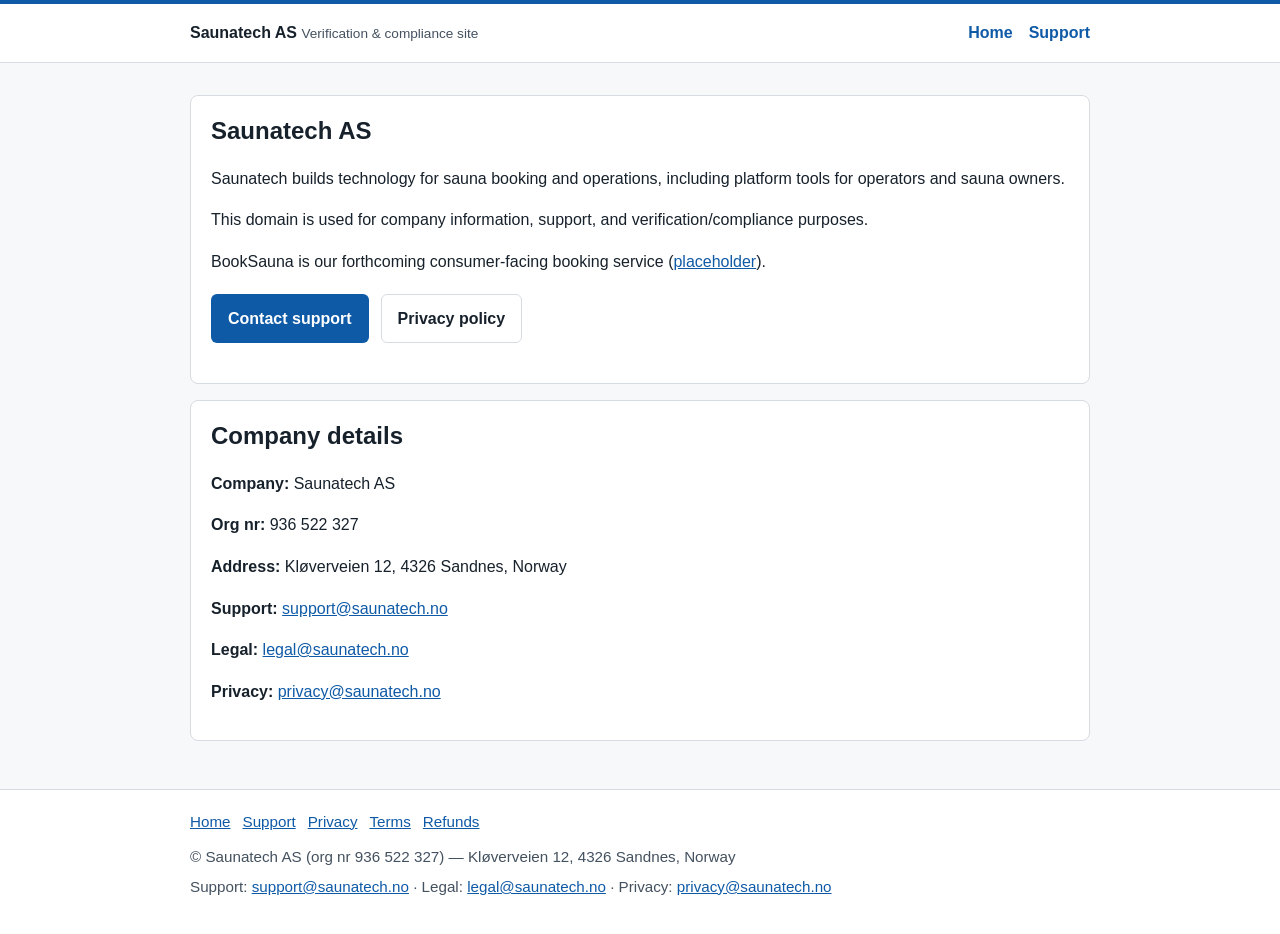
==== index.html @ c6079142 "Initializing website" ====
<!doctype html>
<html lang="en">
<head>
  <meta charset="utf-8">
  <meta name="viewport" content="width=device-width, initial-scale=1">
  <title>Saunatech AS - Verification and Compliance</title>
  <meta name="description" content="Official company information, support, and compliance details for Saunatech AS.">
  <link rel="stylesheet" href="assets/css/main.css">
</head>
<body>
  <a class="skip-link" href="#main-content">Skip to content</a>
  <header class="site-header">
    <div class="container header-inner">
      <div>
        <a class="brand" href="index.html">Saunatech AS</a>
        <div class="badge">Verification &amp; compliance site</div>
      </div>
      <nav class="site-nav" aria-label="Primary navigation">
        <a href="index.html" aria-current="page">Home</a>
        <a href="support.html">Support</a>
      </nav>
    </div>
  </header>

  <main id="main-content">
    <div class="container">
      <section class="card">
        <h1>Saunatech AS</h1>
        <p>Saunatech builds technology for sauna booking and operations, including platform tools for operators and sauna owners.</p>
        <p>This domain is used for company information, support, and verification/compliance purposes.</p>
        <p>BookSauna is our forthcoming consumer-facing booking service (<a href="#">placeholder</a>).</p>
        <div class="actions">
          <a class="button button-primary" href="support.html">Contact support</a>
          <a class="button button-secondary" href="privacy.html">Privacy policy</a>
        </div>
      </section>

      <section class="card" aria-labelledby="company-details">
        <h2 id="company-details">Company details</h2>
        <p><strong>Company:</strong> Saunatech AS</p>
        <p><strong>Org nr:</strong> 936 522 327</p>
        <p><strong>Address:</strong> Kl&oslash;verveien 12, 4326 Sandnes, Norway</p>
        <p><strong>Support:</strong> <a href="mailto:support@saunatech.no">support@saunatech.no</a></p>
        <p><strong>Legal:</strong> <a href="mailto:legal@saunatech.no">legal@saunatech.no</a></p>
        <p><strong>Privacy:</strong> <a href="mailto:privacy@saunatech.no">privacy@saunatech.no</a></p>
      </section>
    </div>
  </main>

  <footer class="site-footer">
    <div class="container">
      <nav class="footer-links" aria-label="Footer links">
        <a href="index.html">Home</a>
        <a href="support.html">Support</a>
        <a href="privacy.html">Privacy</a>
        <a href="terms.html">Terms</a>
        <a href="refunds.html">Refunds</a>
      </nav>
      <p class="footer-meta">&copy; Saunatech AS (org nr 936 522 327) &mdash; Kl&oslash;verveien 12, 4326 Sandnes, Norway</p>
      <p class="footer-meta">Support: <a href="mailto:support@saunatech.no">support@saunatech.no</a> &middot; Legal: <a href="mailto:legal@saunatech.no">legal@saunatech.no</a> &middot; Privacy: <a href="mailto:privacy@saunatech.no">privacy@saunatech.no</a></p>
    </div>
  </footer>
</body>
</html>
---- assets/css/main.css ----
:root {
  --bg: #f7f8fa;
  --surface: #ffffff;
  --text: #17212b;
  --muted: #44515f;
  --border: #d7dce2;
  --accent: #0f5aa6;
  --accent-hover: #0c4a87;
  --focus: #ffbf47;
}

* {
  box-sizing: border-box;
}

html,
body {
  margin: 0;
  padding: 0;
}

body {
  font-family: -apple-system, BlinkMacSystemFont, "Segoe UI", Roboto, "Helvetica Neue", Arial, sans-serif;
  line-height: 1.6;
  color: var(--text);
  background: var(--bg);
}

a {
  color: var(--accent);
}

a:hover {
  color: var(--accent-hover);
}

a:focus-visible,
button:focus-visible {
  outline: 3px solid var(--focus);
  outline-offset: 2px;
  border-radius: 4px;
}

.skip-link {
  position: absolute;
  left: 0.5rem;
  top: -100%;
  background: #111;
  color: #fff;
  padding: 0.6rem 0.9rem;
  z-index: 1000;
}

.skip-link:focus {
  top: 0.5rem;
}

.container {
  width: min(900px, 92%);
  margin: 0 auto;
}

.site-header {
  background: var(--surface);
  border-top: 4px solid var(--accent);
  border-bottom: 1px solid var(--border);
}

.header-inner {
  display: flex;
  align-items: center;
  justify-content: space-between;
  gap: 1rem;
  padding: 1rem 0;
  flex-wrap: wrap;
}

.brand {
  font-weight: 700;
  text-decoration: none;
  color: var(--text);
}

.badge {
  display: inline-block;
  margin-top: 0.2rem;
  font-size: 0.85rem;
  color: var(--muted);
}

.site-nav {
  display: flex;
  gap: 1rem;
}

.site-nav a {
  text-decoration: none;
  font-weight: 600;
}

main {
  padding: 2rem 0;
}

.card {
  background: var(--surface);
  border: 1px solid var(--border);
  border-radius: 8px;
  padding: 1.25rem;
  margin-bottom: 1rem;
}

h1,
h2,
h3 {
  line-height: 1.25;
  margin-top: 0;
}

.actions {
  display: flex;
  flex-wrap: wrap;
  gap: 0.75rem;
  margin: 1.25rem 0;
}

.button {
  display: inline-block;
  padding: 0.65rem 1rem;
  border-radius: 6px;
  text-decoration: none;
  font-weight: 600;
  border: 1px solid transparent;
}

.button-primary {
  background: var(--accent);
  color: #fff;
}

.button-primary:hover {
  background: var(--accent-hover);
  color: #fff;
}

.button-secondary {
  background: #fff;
  border-color: var(--border);
  color: var(--text);
}

.site-footer {
  background: var(--surface);
  border-top: 1px solid var(--border);
  padding: 1.2rem 0 1.8rem;
  font-size: 0.95rem;
}

.footer-links {
  display: flex;
  flex-wrap: wrap;
  gap: 0.75rem;
  margin-bottom: 0.7rem;
}

.footer-meta {
  margin: 0.35rem 0;
  color: var(--muted);
}

.list-plain {
  padding-left: 1.2rem;
  margin-top: 0.5rem;
}

@media (max-width: 640px) {
  .header-inner {
    flex-direction: column;
    align-items: flex-start;
  }

  .site-nav {
    gap: 0.8rem;
  }
}
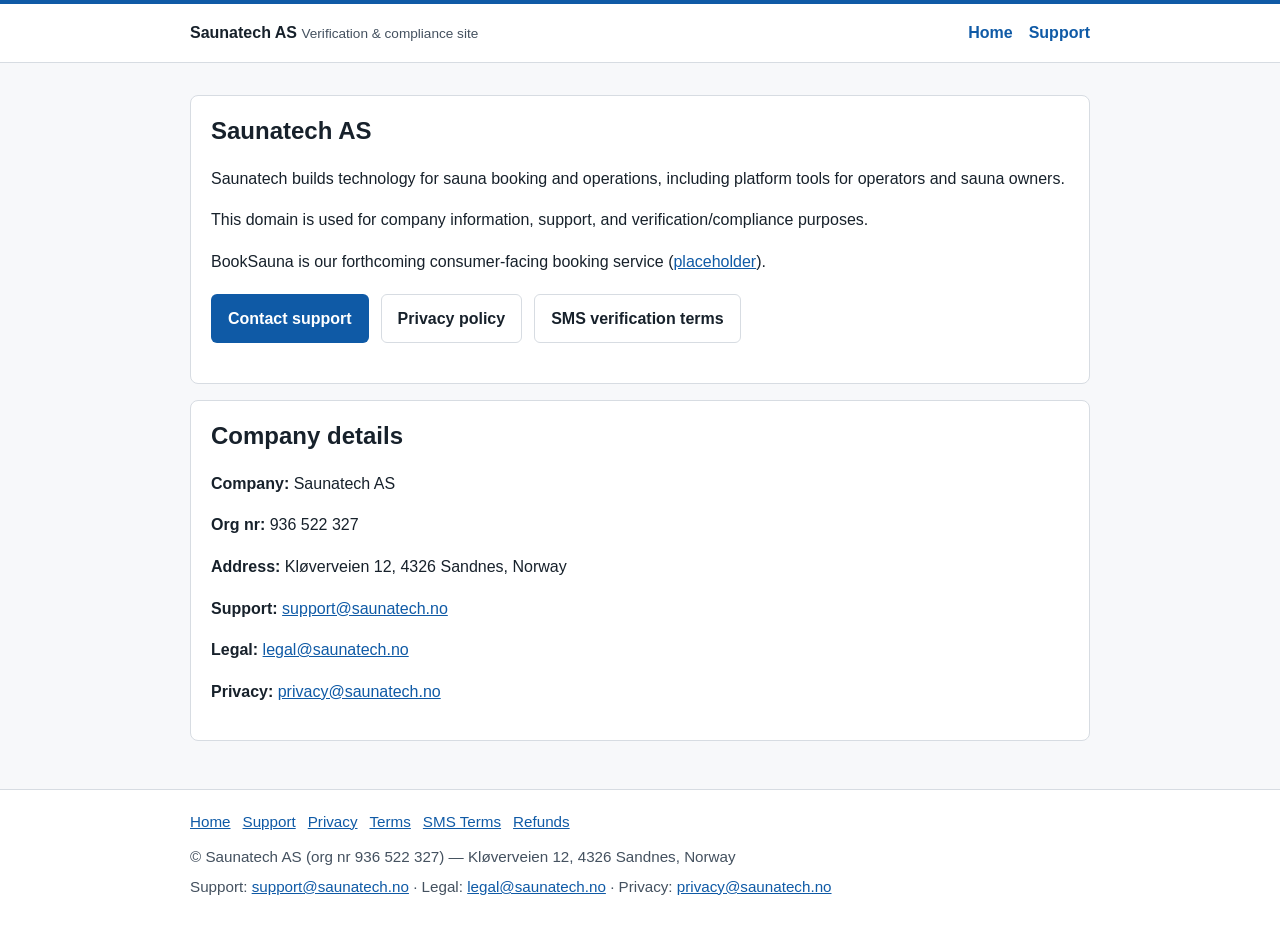
==== commit 5a701492: "Added SMS Verification Terms" ====
--- a/index.html
+++ b/index.html
@@ -1,64 +1,69 @@
 <!doctype html>
 <html lang="en">
-<head>
-  <meta charset="utf-8">
-  <meta name="viewport" content="width=device-width, initial-scale=1">
-  <title>Saunatech AS - Verification and Compliance</title>
-  <meta name="description" content="Official company information, support, and compliance details for Saunatech AS.">
-  <link rel="stylesheet" href="assets/css/main.css">
-</head>
-<body>
-  <a class="skip-link" href="#main-content">Skip to content</a>
-  <header class="site-header">
-    <div class="container header-inner">
-      <div>
-        <a class="brand" href="index.html">Saunatech AS</a>
-        <div class="badge">Verification &amp; compliance site</div>
-      </div>
-      <nav class="site-nav" aria-label="Primary navigation">
-        <a href="index.html" aria-current="page">Home</a>
-        <a href="support.html">Support</a>
-      </nav>
-    </div>
-  </header>
+    <head>
+        <meta charset="utf-8" />
+        <meta name="viewport" content="width=device-width, initial-scale=1" />
+        <title>Saunatech AS - Verification and Compliance</title>
+        <meta name="description" content="Official company information, support, and compliance details for Saunatech AS." />
+        <link rel="stylesheet" href="assets/css/main.css" />
+    </head>
+    <body>
+        <a class="skip-link" href="#main-content">Skip to content</a>
+        <header class="site-header">
+            <div class="container header-inner">
+                <div>
+                    <a class="brand" href="index.html">Saunatech AS</a>
+                    <div class="badge">Verification &amp; compliance site</div>
+                </div>
+                <nav class="site-nav" aria-label="Primary navigation">
+                    <a href="index.html" aria-current="page">Home</a>
+                    <a href="support.html">Support</a>
+                </nav>
+            </div>
+        </header>
 
-  <main id="main-content">
-    <div class="container">
-      <section class="card">
-        <h1>Saunatech AS</h1>
-        <p>Saunatech builds technology for sauna booking and operations, including platform tools for operators and sauna owners.</p>
-        <p>This domain is used for company information, support, and verification/compliance purposes.</p>
-        <p>BookSauna is our forthcoming consumer-facing booking service (<a href="#">placeholder</a>).</p>
-        <div class="actions">
-          <a class="button button-primary" href="support.html">Contact support</a>
-          <a class="button button-secondary" href="privacy.html">Privacy policy</a>
-        </div>
-      </section>
+        <main id="main-content">
+            <div class="container">
+                <section class="card">
+                    <h1>Saunatech AS</h1>
+                    <p>Saunatech builds technology for sauna booking and operations, including platform tools for operators and sauna owners.</p>
+                    <p>This domain is used for company information, support, and verification/compliance purposes.</p>
+                    <p>BookSauna is our forthcoming consumer-facing booking service (<a href="#">placeholder</a>).</p>
+                    <div class="actions">
+                        <a class="button button-primary" href="support.html">Contact support</a>
+                        <a class="button button-secondary" href="privacy.html">Privacy policy</a>
+                        <a class="button button-secondary" href="sms-verification-terms.html">SMS verification terms</a>
+                    </div>
+                </section>
 
-      <section class="card" aria-labelledby="company-details">
-        <h2 id="company-details">Company details</h2>
-        <p><strong>Company:</strong> Saunatech AS</p>
-        <p><strong>Org nr:</strong> 936 522 327</p>
-        <p><strong>Address:</strong> Kl&oslash;verveien 12, 4326 Sandnes, Norway</p>
-        <p><strong>Support:</strong> <a href="mailto:support@saunatech.no">support@saunatech.no</a></p>
-        <p><strong>Legal:</strong> <a href="mailto:legal@saunatech.no">legal@saunatech.no</a></p>
-        <p><strong>Privacy:</strong> <a href="mailto:privacy@saunatech.no">privacy@saunatech.no</a></p>
-      </section>
-    </div>
-  </main>
+                <section class="card" aria-labelledby="company-details">
+                    <h2 id="company-details">Company details</h2>
+                    <p><strong>Company:</strong> Saunatech AS</p>
+                    <p><strong>Org nr:</strong> 936 522 327</p>
+                    <p><strong>Address:</strong> Kl&oslash;verveien 12, 4326 Sandnes, Norway</p>
+                    <p><strong>Support:</strong> <a href="mailto:support@saunatech.no">support@saunatech.no</a></p>
+                    <p><strong>Legal:</strong> <a href="mailto:legal@saunatech.no">legal@saunatech.no</a></p>
+                    <p><strong>Privacy:</strong> <a href="mailto:privacy@saunatech.no">privacy@saunatech.no</a></p>
+                </section>
+            </div>
+        </main>
 
-  <footer class="site-footer">
-    <div class="container">
-      <nav class="footer-links" aria-label="Footer links">
-        <a href="index.html">Home</a>
-        <a href="support.html">Support</a>
-        <a href="privacy.html">Privacy</a>
-        <a href="terms.html">Terms</a>
-        <a href="refunds.html">Refunds</a>
-      </nav>
-      <p class="footer-meta">&copy; Saunatech AS (org nr 936 522 327) &mdash; Kl&oslash;verveien 12, 4326 Sandnes, Norway</p>
-      <p class="footer-meta">Support: <a href="mailto:support@saunatech.no">support@saunatech.no</a> &middot; Legal: <a href="mailto:legal@saunatech.no">legal@saunatech.no</a> &middot; Privacy: <a href="mailto:privacy@saunatech.no">privacy@saunatech.no</a></p>
-    </div>
-  </footer>
-</body>
+        <footer class="site-footer">
+            <div class="container">
+                <nav class="footer-links" aria-label="Footer links">
+                    <a href="index.html">Home</a>
+                    <a href="support.html">Support</a>
+                    <a href="privacy.html">Privacy</a>
+                    <a href="terms.html">Terms</a>
+                    <a href="sms-verification-terms.html">SMS Terms</a>
+                    <a href="refunds.html">Refunds</a>
+                </nav>
+                <p class="footer-meta">&copy; Saunatech AS (org nr 936 522 327) &mdash; Kl&oslash;verveien 12, 4326 Sandnes, Norway</p>
+                <p class="footer-meta">
+                    Support: <a href="mailto:support@saunatech.no">support@saunatech.no</a> &middot; Legal: <a href="mailto:legal@saunatech.no">legal@saunatech.no</a> &middot; Privacy:
+                    <a href="mailto:privacy@saunatech.no">privacy@saunatech.no</a>
+                </p>
+            </div>
+        </footer>
+    </body>
 </html>
--- a/assets/css/main.css
+++ b/assets/css/main.css
@@ -1,185 +1,216 @@
 :root {
-  --bg: #f7f8fa;
-  --surface: #ffffff;
-  --text: #17212b;
-  --muted: #44515f;
-  --border: #d7dce2;
-  --accent: #0f5aa6;
-  --accent-hover: #0c4a87;
-  --focus: #ffbf47;
+    --bg: #f7f8fa;
+    --surface: #ffffff;
+    --text: #17212b;
+    --muted: #44515f;
+    --border: #d7dce2;
+    --accent: #0f5aa6;
+    --accent-hover: #0c4a87;
+    --focus: #ffbf47;
 }
 
 * {
-  box-sizing: border-box;
+    box-sizing: border-box;
 }
 
 html,
 body {
-  margin: 0;
-  padding: 0;
+    margin: 0;
+    padding: 0;
 }
 
 body {
-  font-family: -apple-system, BlinkMacSystemFont, "Segoe UI", Roboto, "Helvetica Neue", Arial, sans-serif;
-  line-height: 1.6;
-  color: var(--text);
-  background: var(--bg);
+    font-family: -apple-system, BlinkMacSystemFont, "Segoe UI", Roboto, "Helvetica Neue", Arial, sans-serif;
+    line-height: 1.6;
+    color: var(--text);
+    background: var(--bg);
 }
 
 a {
-  color: var(--accent);
+    color: var(--accent);
 }
 
 a:hover {
-  color: var(--accent-hover);
+    color: var(--accent-hover);
 }
 
 a:focus-visible,
 button:focus-visible {
-  outline: 3px solid var(--focus);
-  outline-offset: 2px;
-  border-radius: 4px;
+    outline: 3px solid var(--focus);
+    outline-offset: 2px;
+    border-radius: 4px;
 }
 
 .skip-link {
-  position: absolute;
-  left: 0.5rem;
-  top: -100%;
-  background: #111;
-  color: #fff;
-  padding: 0.6rem 0.9rem;
-  z-index: 1000;
+    position: absolute;
+    left: 0.5rem;
+    top: -100%;
+    background: #111;
+    color: #fff;
+    padding: 0.6rem 0.9rem;
+    z-index: 1000;
 }
 
 .skip-link:focus {
-  top: 0.5rem;
+    top: 0.5rem;
 }
 
 .container {
-  width: min(900px, 92%);
-  margin: 0 auto;
+    width: min(900px, 92%);
+    margin: 0 auto;
 }
 
 .site-header {
-  background: var(--surface);
-  border-top: 4px solid var(--accent);
-  border-bottom: 1px solid var(--border);
+    background: var(--surface);
+    border-top: 4px solid var(--accent);
+    border-bottom: 1px solid var(--border);
 }
 
 .header-inner {
-  display: flex;
-  align-items: center;
-  justify-content: space-between;
-  gap: 1rem;
-  padding: 1rem 0;
-  flex-wrap: wrap;
+    display: flex;
+    align-items: center;
+    justify-content: space-between;
+    gap: 1rem;
+    padding: 1rem 0;
+    flex-wrap: wrap;
 }
 
 .brand {
-  font-weight: 700;
-  text-decoration: none;
-  color: var(--text);
+    font-weight: 700;
+    text-decoration: none;
+    color: var(--text);
 }
 
 .badge {
-  display: inline-block;
-  margin-top: 0.2rem;
-  font-size: 0.85rem;
-  color: var(--muted);
+    display: inline-block;
+    margin-top: 0.2rem;
+    font-size: 0.85rem;
+    color: var(--muted);
 }
 
 .site-nav {
-  display: flex;
-  gap: 1rem;
+    display: flex;
+    gap: 1rem;
 }
 
 .site-nav a {
-  text-decoration: none;
-  font-weight: 600;
+    text-decoration: none;
+    font-weight: 600;
 }
 
 main {
-  padding: 2rem 0;
+    padding: 2rem 0;
 }
 
 .card {
-  background: var(--surface);
-  border: 1px solid var(--border);
-  border-radius: 8px;
-  padding: 1.25rem;
-  margin-bottom: 1rem;
+    background: var(--surface);
+    border: 1px solid var(--border);
+    border-radius: 8px;
+    padding: 1.25rem;
+    margin-bottom: 1rem;
+}
+
+.card-hero {
+    display: grid;
+    gap: 1.25rem;
+    align-items: center;
+}
+
+.policy-visual {
+    margin: 0;
+}
+
+.policy-visual img {
+    display: block;
+    width: 100%;
+    max-width: 360px;
+    height: auto;
+    margin: 0 auto;
+}
+
+.policy-note {
+    margin-top: 1rem;
+    padding: 0.9rem 1rem;
+    border-left: 4px solid var(--accent);
+    background: #eef5fc;
 }
 
 h1,
 h2,
 h3 {
-  line-height: 1.25;
-  margin-top: 0;
+    line-height: 1.25;
+    margin-top: 0;
 }
 
 .actions {
-  display: flex;
-  flex-wrap: wrap;
-  gap: 0.75rem;
-  margin: 1.25rem 0;
+    display: flex;
+    flex-wrap: wrap;
+    gap: 0.75rem;
+    margin: 1.25rem 0;
 }
 
 .button {
-  display: inline-block;
-  padding: 0.65rem 1rem;
-  border-radius: 6px;
-  text-decoration: none;
-  font-weight: 600;
-  border: 1px solid transparent;
+    display: inline-block;
+    padding: 0.65rem 1rem;
+    border-radius: 6px;
+    text-decoration: none;
+    font-weight: 600;
+    border: 1px solid transparent;
 }
 
 .button-primary {
-  background: var(--accent);
-  color: #fff;
+    background: var(--accent);
+    color: #fff;
 }
 
 .button-primary:hover {
-  background: var(--accent-hover);
-  color: #fff;
+    background: var(--accent-hover);
+    color: #fff;
 }
 
 .button-secondary {
-  background: #fff;
-  border-color: var(--border);
-  color: var(--text);
+    background: #fff;
+    border-color: var(--border);
+    color: var(--text);
 }
 
 .site-footer {
-  background: var(--surface);
-  border-top: 1px solid var(--border);
-  padding: 1.2rem 0 1.8rem;
-  font-size: 0.95rem;
+    background: var(--surface);
+    border-top: 1px solid var(--border);
+    padding: 1.2rem 0 1.8rem;
+    font-size: 0.95rem;
 }
 
 .footer-links {
-  display: flex;
-  flex-wrap: wrap;
-  gap: 0.75rem;
-  margin-bottom: 0.7rem;
+    display: flex;
+    flex-wrap: wrap;
+    gap: 0.75rem;
+    margin-bottom: 0.7rem;
 }
 
 .footer-meta {
-  margin: 0.35rem 0;
-  color: var(--muted);
+    margin: 0.35rem 0;
+    color: var(--muted);
 }
 
 .list-plain {
-  padding-left: 1.2rem;
-  margin-top: 0.5rem;
+    padding-left: 1.2rem;
+    margin-top: 0.5rem;
 }
 
 @media (max-width: 640px) {
-  .header-inner {
-    flex-direction: column;
-    align-items: flex-start;
-  }
-
-  .site-nav {
-    gap: 0.8rem;
-  }
-}
+    .header-inner {
+        flex-direction: column;
+        align-items: flex-start;
+    }
+
+    .site-nav {
+        gap: 0.8rem;
+    }
+}
+
+@media (min-width: 720px) {
+    .card-hero {
+        grid-template-columns: minmax(0, 1.4fr) minmax(240px, 0.9fr);
+    }
+}
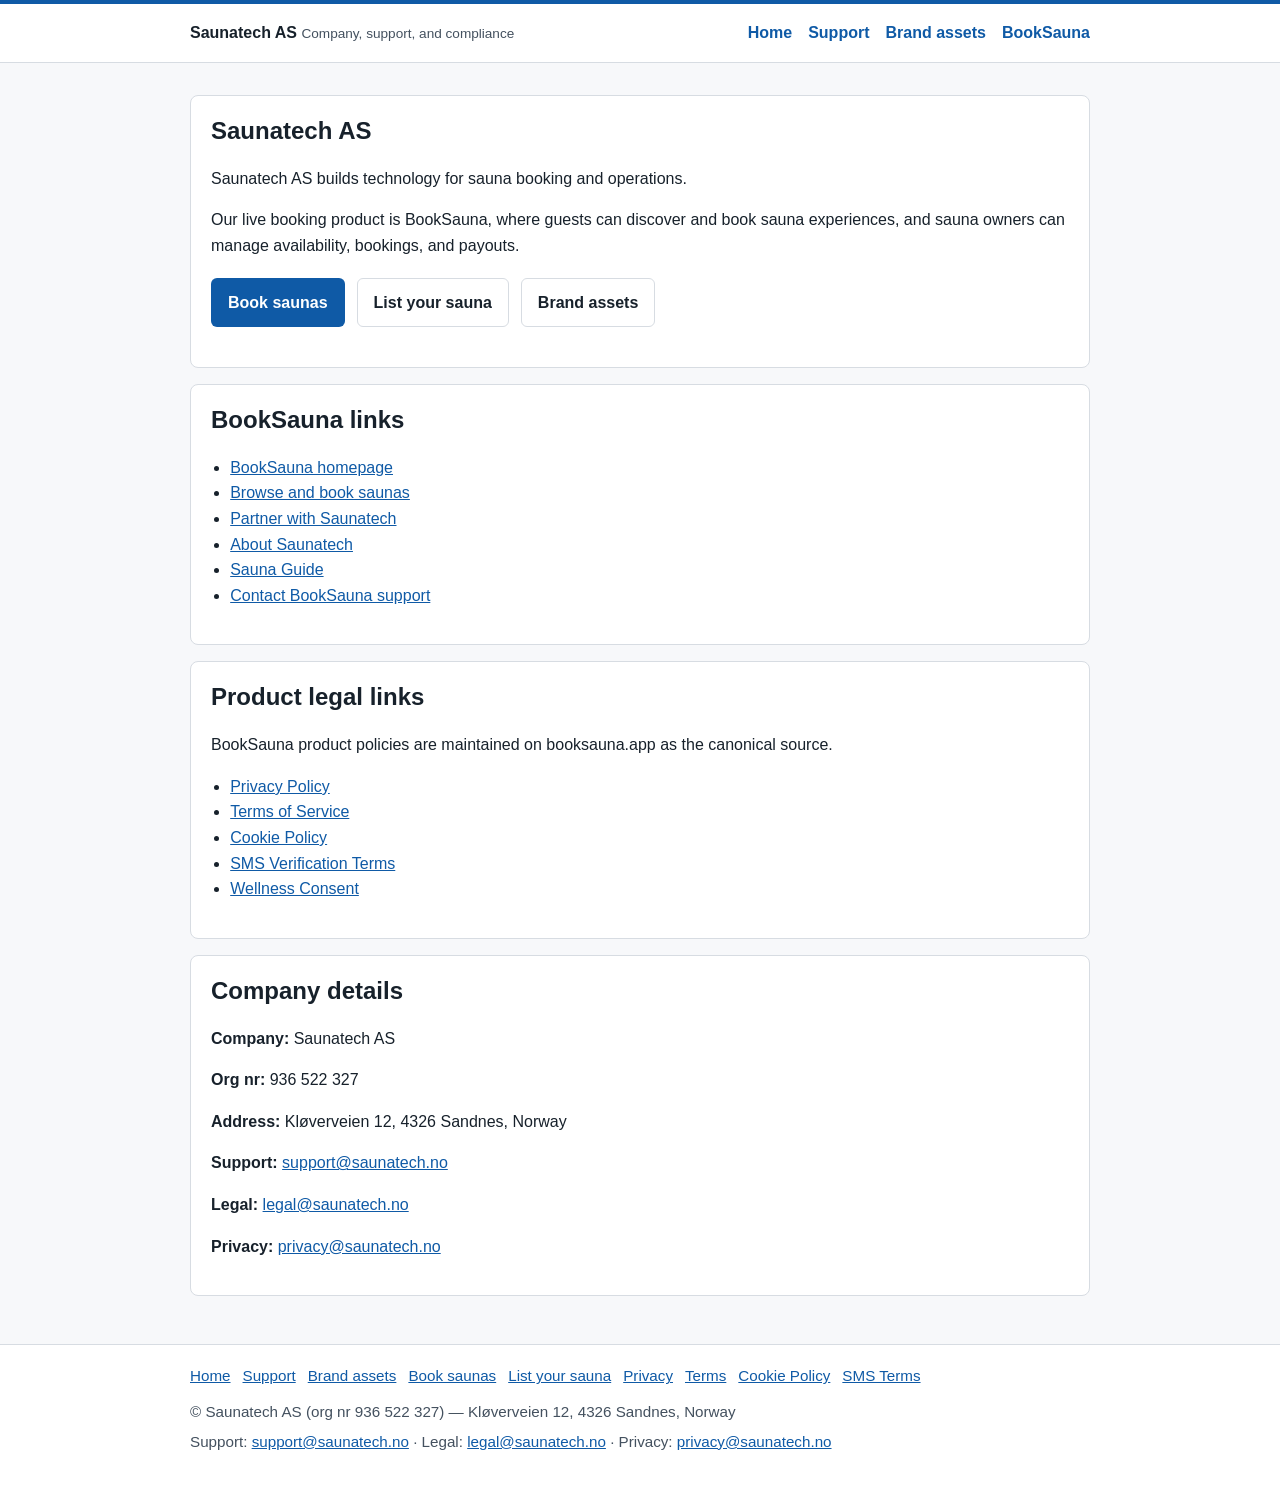
==== commit 44b96468: "Update Saunatech site for BookSauna launch" ====
--- a/index.html
+++ b/index.html
@@ -3,8 +3,8 @@
     <head>
         <meta charset="utf-8" />
         <meta name="viewport" content="width=device-width, initial-scale=1" />
-        <title>Saunatech AS - Verification and Compliance</title>
-        <meta name="description" content="Official company information, support, and compliance details for Saunatech AS." />
+        <title>Saunatech AS - Company and Compliance</title>
+        <meta name="description" content="Official company information, support, brand assets, and compliance links for Saunatech AS." />
         <link rel="stylesheet" href="assets/css/main.css" />
     </head>
     <body>
@@ -13,11 +13,13 @@
             <div class="container header-inner">
                 <div>
                     <a class="brand" href="index.html">Saunatech AS</a>
-                    <div class="badge">Verification &amp; compliance site</div>
+                    <div class="badge">Company, support, and compliance</div>
                 </div>
                 <nav class="site-nav" aria-label="Primary navigation">
                     <a href="index.html" aria-current="page">Home</a>
                     <a href="support.html">Support</a>
+                    <a href="brand-assets.html">Brand assets</a>
+                    <a href="https://booksauna.app/home">BookSauna</a>
                 </nav>
             </div>
         </header>
@@ -26,14 +28,39 @@
             <div class="container">
                 <section class="card">
                     <h1>Saunatech AS</h1>
-                    <p>Saunatech builds technology for sauna booking and operations, including platform tools for operators and sauna owners.</p>
-                    <p>This domain is used for company information, support, and verification/compliance purposes.</p>
-                    <p>BookSauna is our forthcoming consumer-facing booking service (<a href="#">placeholder</a>).</p>
+                    <p>Saunatech AS builds technology for sauna booking and operations.</p>
+                    <p>
+                        Our live booking product is BookSauna, where guests can discover and book sauna experiences, and sauna owners can manage availability, bookings, and payouts.
+                    </p>
                     <div class="actions">
-                        <a class="button button-primary" href="support.html">Contact support</a>
-                        <a class="button button-secondary" href="privacy.html">Privacy policy</a>
-                        <a class="button button-secondary" href="sms-verification-terms.html">SMS verification terms</a>
+                        <a class="button button-primary" href="https://booksauna.app/home">Book saunas</a>
+                        <a class="button button-secondary" href="https://booksauna.app/partners">List your sauna</a>
+                        <a class="button button-secondary" href="brand-assets.html">Brand assets</a>
                     </div>
+                </section>
+
+                <section class="card" aria-labelledby="booksauna-links">
+                    <h2 id="booksauna-links">BookSauna links</h2>
+                    <ul class="list-plain">
+                        <li><a href="https://booksauna.app/">BookSauna homepage</a></li>
+                        <li><a href="https://booksauna.app/home">Browse and book saunas</a></li>
+                        <li><a href="https://booksauna.app/partners">Partner with Saunatech</a></li>
+                        <li><a href="https://booksauna.app/about">About Saunatech</a></li>
+                        <li><a href="https://booksauna.app/sauna-guide">Sauna Guide</a></li>
+                        <li><a href="https://booksauna.app/contact">Contact BookSauna support</a></li>
+                    </ul>
+                </section>
+
+                <section class="card" aria-labelledby="legal-links">
+                    <h2 id="legal-links">Product legal links</h2>
+                    <p>BookSauna product policies are maintained on booksauna.app as the canonical source.</p>
+                    <ul class="list-plain">
+                        <li><a href="https://booksauna.app/privacy">Privacy Policy</a></li>
+                        <li><a href="https://booksauna.app/terms">Terms of Service</a></li>
+                        <li><a href="https://booksauna.app/cookie-policy">Cookie Policy</a></li>
+                        <li><a href="https://booksauna.app/sms-verification-terms">SMS Verification Terms</a></li>
+                        <li><a href="https://booksauna.app/wellness-consent">Wellness Consent</a></li>
+                    </ul>
                 </section>
 
                 <section class="card" aria-labelledby="company-details">
@@ -53,10 +80,13 @@
                 <nav class="footer-links" aria-label="Footer links">
                     <a href="index.html">Home</a>
                     <a href="support.html">Support</a>
-                    <a href="privacy.html">Privacy</a>
-                    <a href="terms.html">Terms</a>
-                    <a href="sms-verification-terms.html">SMS Terms</a>
-                    <a href="refunds.html">Refunds</a>
+                    <a href="brand-assets.html">Brand assets</a>
+                    <a href="https://booksauna.app/home">Book saunas</a>
+                    <a href="https://booksauna.app/partners">List your sauna</a>
+                    <a href="https://booksauna.app/privacy">Privacy</a>
+                    <a href="https://booksauna.app/terms">Terms</a>
+                    <a href="https://booksauna.app/cookie-policy">Cookie Policy</a>
+                    <a href="https://booksauna.app/sms-verification-terms">SMS Terms</a>
                 </nav>
                 <p class="footer-meta">&copy; Saunatech AS (org nr 936 522 327) &mdash; Kl&oslash;verveien 12, 4326 Sandnes, Norway</p>
                 <p class="footer-meta">
--- a/assets/css/main.css
+++ b/assets/css/main.css
@@ -135,6 +135,44 @@
     background: #eef5fc;
 }
 
+.asset-grid {
+    display: grid;
+    gap: 1rem;
+    margin-bottom: 1rem;
+}
+
+.asset-card {
+    background: var(--surface);
+    border: 1px solid var(--border);
+    border-radius: 8px;
+    padding: 1rem;
+}
+
+.asset-card img {
+    display: block;
+    width: min(220px, 100%);
+    height: auto;
+    margin-bottom: 1rem;
+}
+
+.asset-card code {
+    display: block;
+    max-width: 100%;
+    overflow-wrap: anywhere;
+    padding: 0.75rem;
+    border: 1px solid var(--border);
+    border-radius: 6px;
+    background: #f7f8fa;
+    font-size: 0.88rem;
+}
+
+.redirect-page {
+    min-height: 100vh;
+    display: grid;
+    place-items: center;
+    padding: 2rem;
+}
+
 h1,
 h2,
 h3 {
@@ -213,4 +251,8 @@
     .card-hero {
         grid-template-columns: minmax(0, 1.4fr) minmax(240px, 0.9fr);
     }
-}
+
+    .asset-grid {
+        grid-template-columns: repeat(2, minmax(0, 1fr));
+    }
+}
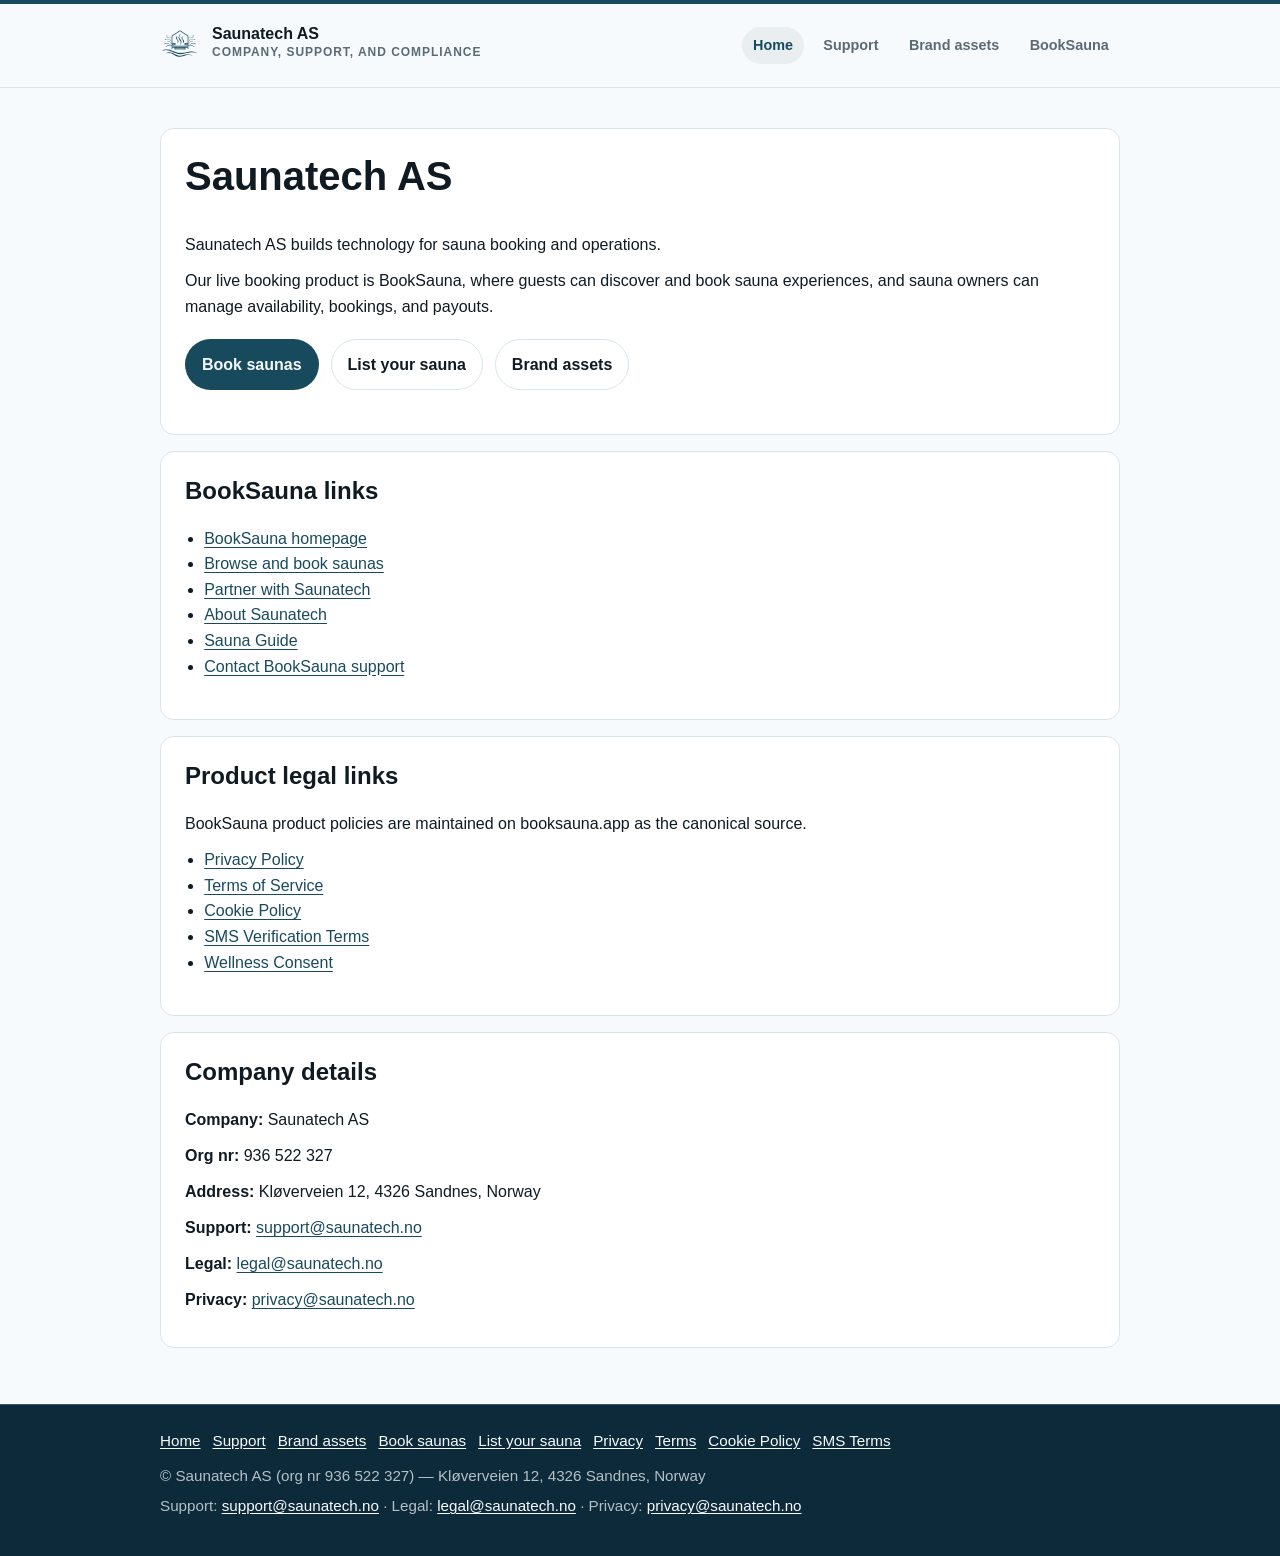
==== commit 0d9c0ccb: "Polish Saunatech site branding" ====
--- a/index.html
+++ b/index.html
@@ -5,15 +5,23 @@
         <meta name="viewport" content="width=device-width, initial-scale=1" />
         <title>Saunatech AS - Company and Compliance</title>
         <meta name="description" content="Official company information, support, brand assets, and compliance links for Saunatech AS." />
+        <link rel="icon" href="favicon.ico" sizes="any" />
+        <link rel="icon" type="image/png" href="icon.png" />
+        <link rel="apple-touch-icon" href="apple-touch-icon.png" />
         <link rel="stylesheet" href="assets/css/main.css" />
     </head>
     <body>
         <a class="skip-link" href="#main-content">Skip to content</a>
         <header class="site-header">
             <div class="container header-inner">
-                <div>
-                    <a class="brand" href="index.html">Saunatech AS</a>
-                    <div class="badge">Company, support, and compliance</div>
+                <div class="brand-block">
+                    <a class="brand brand-lockup" href="index.html">
+                        <img class="brand-mark" src="icon.png" alt="" />
+                        <span class="brand-text">
+                            <span>Saunatech AS</span>
+                            <span class="badge">Company, support, and compliance</span>
+                        </span>
+                    </a>
                 </div>
                 <nav class="site-nav" aria-label="Primary navigation">
                     <a href="index.html" aria-current="page">Home</a>
--- a/assets/css/main.css
+++ b/assets/css/main.css
@@ -1,12 +1,23 @@
 :root {
-    --bg: #f7f8fa;
+    --fjord: #184a5e;
+    --fjord-deep: #0c2a3a;
+    --fjord-light: #2a6a84;
+    --ember: #b74e2a;
+    --copper: #a46c43;
+    --snow: #f7fafc;
+    --mist: #e9eef1;
+    --glacier: #d7e6ec;
+    --slate-900: #0f1a22;
+    --slate-600: #5a6b76;
+    --bg: var(--snow);
     --surface: #ffffff;
-    --text: #17212b;
-    --muted: #44515f;
-    --border: #d7dce2;
-    --accent: #0f5aa6;
-    --accent-hover: #0c4a87;
-    --focus: #ffbf47;
+    --surface-muted: var(--mist);
+    --text: var(--slate-900);
+    --muted: var(--slate-600);
+    --border: var(--glacier);
+    --accent: var(--fjord);
+    --accent-hover: var(--fjord-light);
+    --focus: var(--fjord-light);
 }
 
 * {
@@ -20,7 +31,7 @@
 }
 
 body {
-    font-family: -apple-system, BlinkMacSystemFont, "Segoe UI", Roboto, "Helvetica Neue", Arial, sans-serif;
+    font-family: Manrope, Aptos, "Avenir Next", Calibri, Arial, Helvetica, sans-serif;
     line-height: 1.6;
     color: var(--text);
     background: var(--bg);
@@ -28,6 +39,7 @@
 
 a {
     color: var(--accent);
+    text-underline-offset: 0.16em;
 }
 
 a:hover {
@@ -36,17 +48,17 @@
 
 a:focus-visible,
 button:focus-visible {
-    outline: 3px solid var(--focus);
+    outline: 3px solid rgba(42, 106, 132, 0.42);
     outline-offset: 2px;
-    border-radius: 4px;
+    border-radius: 8px;
 }
 
 .skip-link {
     position: absolute;
     left: 0.5rem;
     top: -100%;
-    background: #111;
-    color: #fff;
+    background: var(--fjord-deep);
+    color: var(--snow);
     padding: 0.6rem 0.9rem;
     z-index: 1000;
 }
@@ -56,13 +68,13 @@
 }
 
 .container {
-    width: min(900px, 92%);
+    width: min(960px, 92%);
     margin: 0 auto;
 }
 
 .site-header {
-    background: var(--surface);
-    border-top: 4px solid var(--accent);
+    background: rgba(247, 250, 252, 0.96);
+    border-top: 4px solid var(--fjord);
     border-bottom: 1px solid var(--border);
 }
 
@@ -70,9 +82,13 @@
     display: flex;
     align-items: center;
     justify-content: space-between;
-    gap: 1rem;
-    padding: 1rem 0;
+    gap: 1.5rem;
+    padding: 1.1rem 0;
     flex-wrap: wrap;
+}
+
+.brand-block {
+    min-width: 0;
 }
 
 .brand {
@@ -81,32 +97,63 @@
     color: var(--text);
 }
 
+.brand-lockup {
+    display: inline-flex;
+    align-items: center;
+    gap: 0.75rem;
+}
+
+.brand-mark {
+    width: 40px;
+    height: 40px;
+    object-fit: contain;
+}
+
+.brand-text {
+    display: flex;
+    flex-direction: column;
+    gap: 0.08rem;
+    line-height: 1.2;
+}
+
 .badge {
-    display: inline-block;
-    margin-top: 0.2rem;
-    font-size: 0.85rem;
+    font-size: 0.75rem;
+    font-weight: 700;
+    letter-spacing: 0.08em;
+    text-transform: uppercase;
     color: var(--muted);
 }
 
 .site-nav {
     display: flex;
-    gap: 1rem;
+    gap: 0.5rem;
+    flex-wrap: wrap;
 }
 
 .site-nav a {
+    border-radius: 999px;
+    padding: 0.42rem 0.7rem;
+    color: var(--muted);
     text-decoration: none;
-    font-weight: 600;
+    font-size: 0.9rem;
+    font-weight: 700;
+}
+
+.site-nav a:hover,
+.site-nav a[aria-current="page"] {
+    background: var(--mist);
+    color: var(--fjord);
 }
 
 main {
-    padding: 2rem 0;
+    padding: 2.5rem 0;
 }
 
 .card {
     background: var(--surface);
     border: 1px solid var(--border);
-    border-radius: 8px;
-    padding: 1.25rem;
+    border-radius: 14px;
+    padding: 1.5rem;
     margin-bottom: 1rem;
 }
 
@@ -132,7 +179,7 @@
     margin-top: 1rem;
     padding: 0.9rem 1rem;
     border-left: 4px solid var(--accent);
-    background: #eef5fc;
+    background: var(--mist);
 }
 
 .asset-grid {
@@ -144,8 +191,8 @@
 .asset-card {
     background: var(--surface);
     border: 1px solid var(--border);
-    border-radius: 8px;
-    padding: 1rem;
+    border-radius: 14px;
+    padding: 1.25rem;
 }
 
 .asset-card img {
@@ -153,6 +200,10 @@
     width: min(220px, 100%);
     height: auto;
     margin-bottom: 1rem;
+}
+
+.asset-card h2 {
+    font-size: 1rem;
 }
 
 .asset-card code {
@@ -161,8 +212,9 @@
     overflow-wrap: anywhere;
     padding: 0.75rem;
     border: 1px solid var(--border);
-    border-radius: 6px;
-    background: #f7f8fa;
+    border-radius: 10px;
+    background: var(--snow);
+    color: var(--slate-600);
     font-size: 0.88rem;
 }
 
@@ -178,6 +230,21 @@
 h3 {
     line-height: 1.25;
     margin-top: 0;
+    color: var(--slate-900);
+}
+
+h1 {
+    font-size: clamp(2rem, 4vw, 2.5rem);
+    line-height: 1.15;
+}
+
+h2 {
+    font-size: 1.5rem;
+    font-weight: 600;
+}
+
+p {
+    margin: 0.65rem 0;
 }
 
 .actions {
@@ -189,33 +256,38 @@
 
 .button {
     display: inline-block;
-    padding: 0.65rem 1rem;
-    border-radius: 6px;
+    padding: 0.72rem 1rem;
+    border-radius: 999px;
     text-decoration: none;
-    font-weight: 600;
+    font-weight: 700;
     border: 1px solid transparent;
 }
 
 .button-primary {
     background: var(--accent);
-    color: #fff;
+    color: var(--snow);
 }
 
 .button-primary:hover {
     background: var(--accent-hover);
-    color: #fff;
+    color: var(--snow);
 }
 
 .button-secondary {
-    background: #fff;
+    background: var(--surface);
     border-color: var(--border);
     color: var(--text);
 }
 
+.button-secondary:hover {
+    border-color: var(--fjord-light);
+    color: var(--fjord);
+}
+
 .site-footer {
-    background: var(--surface);
-    border-top: 1px solid var(--border);
-    padding: 1.2rem 0 1.8rem;
+    background: var(--fjord-deep);
+    border-top: 1px solid rgba(215, 230, 236, 0.24);
+    padding: 1.5rem 0 2rem;
     font-size: 0.95rem;
 }
 
@@ -226,9 +298,21 @@
     margin-bottom: 0.7rem;
 }
 
+.footer-links a {
+    color: var(--snow);
+}
+
+.footer-links a:hover {
+    color: #ffffff;
+}
+
 .footer-meta {
     margin: 0.35rem 0;
-    color: var(--muted);
+    color: rgba(247, 250, 252, 0.72);
+}
+
+.footer-meta a {
+    color: var(--snow);
 }
 
 .list-plain {
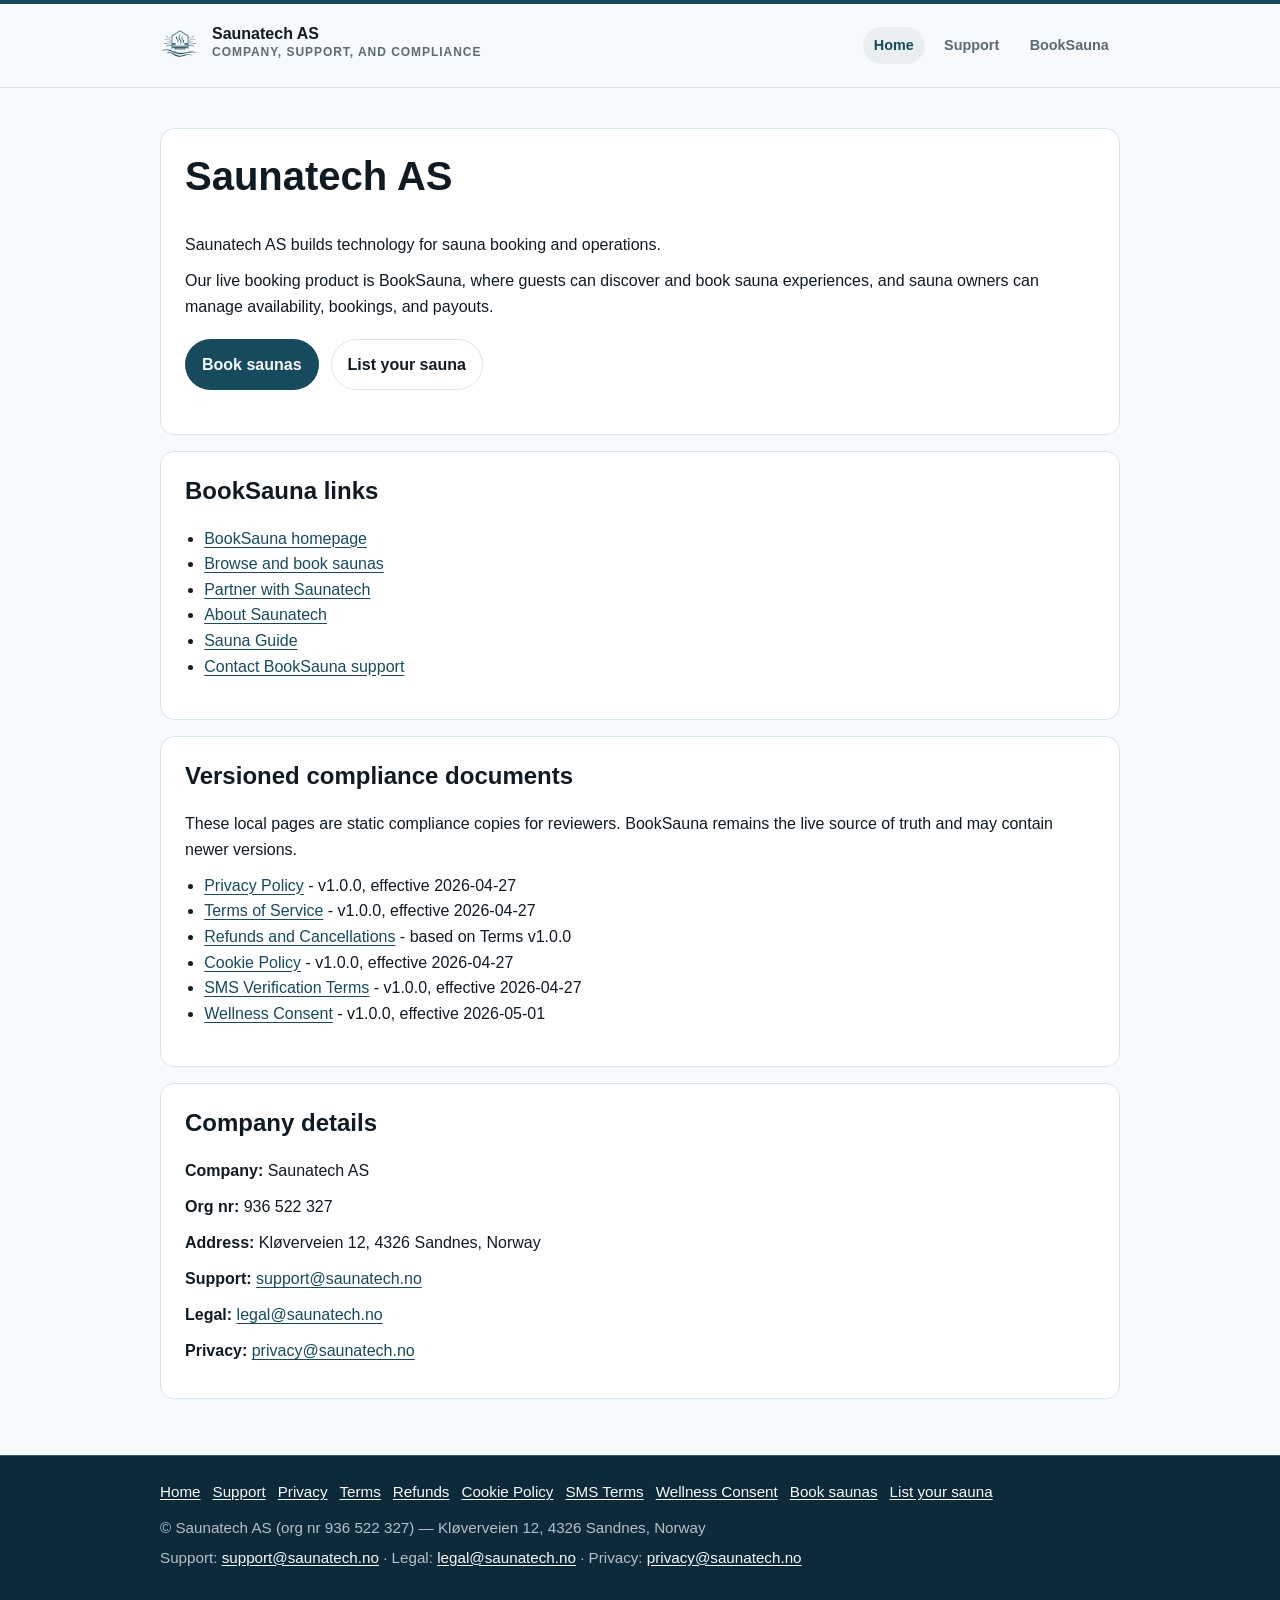
==== commit e1c87540: "Update Saunatech compliance site" ====
--- a/index.html
+++ b/index.html
@@ -4,7 +4,7 @@
         <meta charset="utf-8" />
         <meta name="viewport" content="width=device-width, initial-scale=1" />
         <title>Saunatech AS - Company and Compliance</title>
-        <meta name="description" content="Official company information, support, brand assets, and compliance links for Saunatech AS." />
+        <meta name="description" content="Official company information, support, and versioned compliance documents for Saunatech AS." />
         <link rel="icon" href="favicon.ico" sizes="any" />
         <link rel="icon" type="image/png" href="icon.png" />
         <link rel="apple-touch-icon" href="apple-touch-icon.png" />
@@ -26,7 +26,6 @@
                 <nav class="site-nav" aria-label="Primary navigation">
                     <a href="index.html" aria-current="page">Home</a>
                     <a href="support.html">Support</a>
-                    <a href="brand-assets.html">Brand assets</a>
                     <a href="https://booksauna.app/home">BookSauna</a>
                 </nav>
             </div>
@@ -43,7 +42,6 @@
                     <div class="actions">
                         <a class="button button-primary" href="https://booksauna.app/home">Book saunas</a>
                         <a class="button button-secondary" href="https://booksauna.app/partners">List your sauna</a>
-                        <a class="button button-secondary" href="brand-assets.html">Brand assets</a>
                     </div>
                 </section>
 
@@ -60,14 +58,15 @@
                 </section>
 
                 <section class="card" aria-labelledby="legal-links">
-                    <h2 id="legal-links">Product legal links</h2>
-                    <p>BookSauna product policies are maintained on booksauna.app as the canonical source.</p>
+                    <h2 id="legal-links">Versioned compliance documents</h2>
+                    <p>These local pages are static compliance copies for reviewers. BookSauna remains the live source of truth and may contain newer versions.</p>
                     <ul class="list-plain">
-                        <li><a href="https://booksauna.app/privacy">Privacy Policy</a></li>
-                        <li><a href="https://booksauna.app/terms">Terms of Service</a></li>
-                        <li><a href="https://booksauna.app/cookie-policy">Cookie Policy</a></li>
-                        <li><a href="https://booksauna.app/sms-verification-terms">SMS Verification Terms</a></li>
-                        <li><a href="https://booksauna.app/wellness-consent">Wellness Consent</a></li>
+                        <li><a href="privacy.html">Privacy Policy</a> - v1.0.0, effective 2026-04-27</li>
+                        <li><a href="terms.html">Terms of Service</a> - v1.0.0, effective 2026-04-27</li>
+                        <li><a href="refunds.html">Refunds and Cancellations</a> - based on Terms v1.0.0</li>
+                        <li><a href="cookie-policy.html">Cookie Policy</a> - v1.0.0, effective 2026-04-27</li>
+                        <li><a href="sms-verification-terms.html">SMS Verification Terms</a> - v1.0.0, effective 2026-04-27</li>
+                        <li><a href="wellness-consent.html">Wellness Consent</a> - v1.0.0, effective 2026-05-01</li>
                     </ul>
                 </section>
 
@@ -88,13 +87,14 @@
                 <nav class="footer-links" aria-label="Footer links">
                     <a href="index.html">Home</a>
                     <a href="support.html">Support</a>
-                    <a href="brand-assets.html">Brand assets</a>
+                    <a href="privacy.html">Privacy</a>
+                    <a href="terms.html">Terms</a>
+                    <a href="refunds.html">Refunds</a>
+                    <a href="cookie-policy.html">Cookie Policy</a>
+                    <a href="sms-verification-terms.html">SMS Terms</a>
+                    <a href="wellness-consent.html">Wellness Consent</a>
                     <a href="https://booksauna.app/home">Book saunas</a>
                     <a href="https://booksauna.app/partners">List your sauna</a>
-                    <a href="https://booksauna.app/privacy">Privacy</a>
-                    <a href="https://booksauna.app/terms">Terms</a>
-                    <a href="https://booksauna.app/cookie-policy">Cookie Policy</a>
-                    <a href="https://booksauna.app/sms-verification-terms">SMS Terms</a>
                 </nav>
                 <p class="footer-meta">&copy; Saunatech AS (org nr 936 522 327) &mdash; Kl&oslash;verveien 12, 4326 Sandnes, Norway</p>
                 <p class="footer-meta">
--- a/assets/css/main.css
+++ b/assets/css/main.css
@@ -180,6 +180,92 @@
     padding: 0.9rem 1rem;
     border-left: 4px solid var(--accent);
     background: var(--mist);
+    border-radius: 10px;
+}
+
+.eyebrow {
+    margin: 0 0 0.5rem;
+    color: var(--fjord);
+    font-size: 0.75rem;
+    font-weight: 700;
+    letter-spacing: 0.08em;
+    text-transform: uppercase;
+}
+
+.legal-container {
+    width: min(920px, 92%);
+}
+
+.legal-hero {
+    background: linear-gradient(180deg, #ffffff 0%, var(--snow) 100%);
+}
+
+.doc-meta {
+    display: grid;
+    gap: 0.75rem;
+    margin: 1.25rem 0 0;
+}
+
+.doc-meta div {
+    display: grid;
+    gap: 0.2rem;
+    padding: 0.8rem 0;
+    border-top: 1px solid var(--border);
+}
+
+.doc-meta dt {
+    color: var(--muted);
+    font-size: 0.75rem;
+    font-weight: 700;
+    letter-spacing: 0.08em;
+    text-transform: uppercase;
+}
+
+.doc-meta dd {
+    margin: 0;
+    overflow-wrap: anywhere;
+}
+
+.legal-document h2 {
+    margin-top: 2rem;
+    padding-top: 1.25rem;
+    border-top: 1px solid var(--border);
+}
+
+.legal-document h2:first-child {
+    margin-top: 0;
+    padding-top: 0;
+    border-top: 0;
+}
+
+.legal-document h3 {
+    margin-top: 1.4rem;
+    font-size: 1.05rem;
+}
+
+.legal-list li {
+    margin: 0.4rem 0;
+}
+
+.legal-table {
+    width: 100%;
+    margin: 1rem 0;
+    border-collapse: collapse;
+    overflow-wrap: anywhere;
+}
+
+.legal-table th,
+.legal-table td {
+    padding: 0.75rem;
+    border: 1px solid var(--border);
+    text-align: left;
+    vertical-align: top;
+}
+
+.legal-table th {
+    background: var(--mist);
+    color: var(--fjord-deep);
+    font-size: 0.85rem;
 }
 
 .asset-grid {
